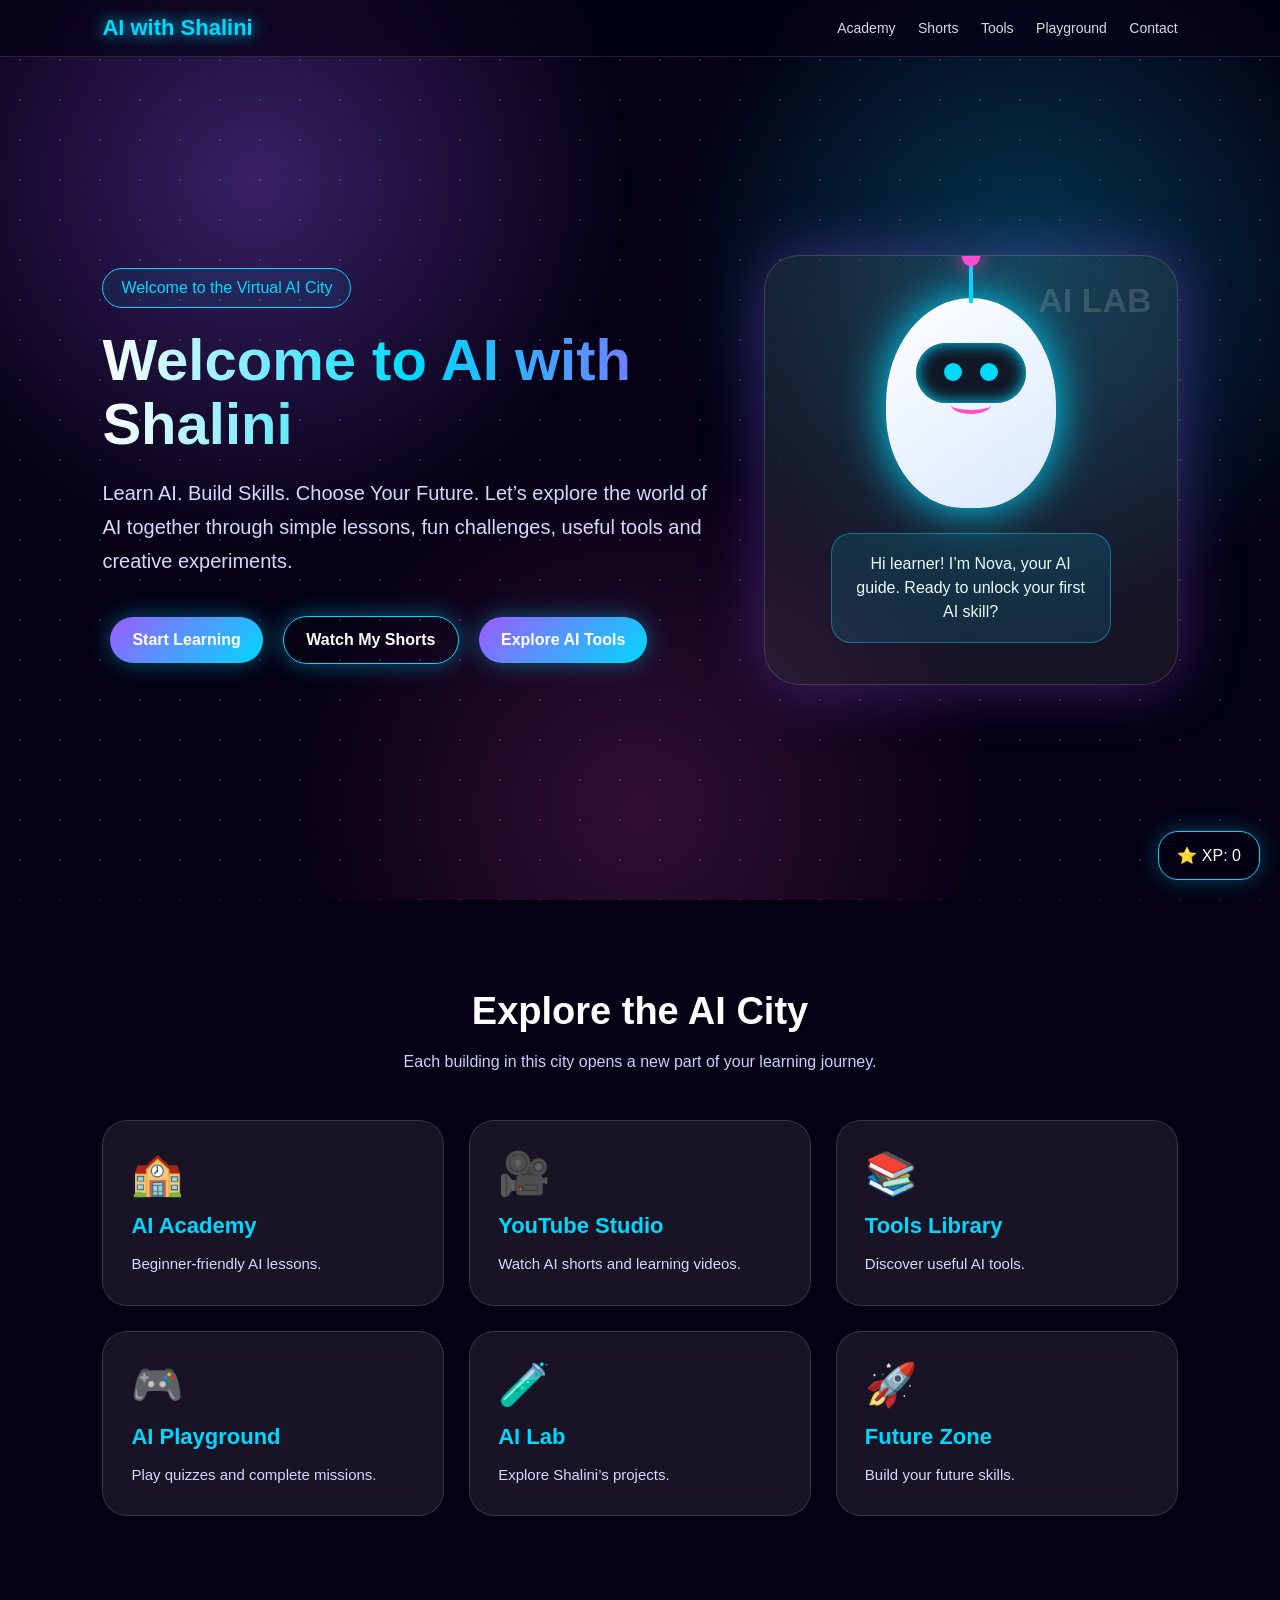
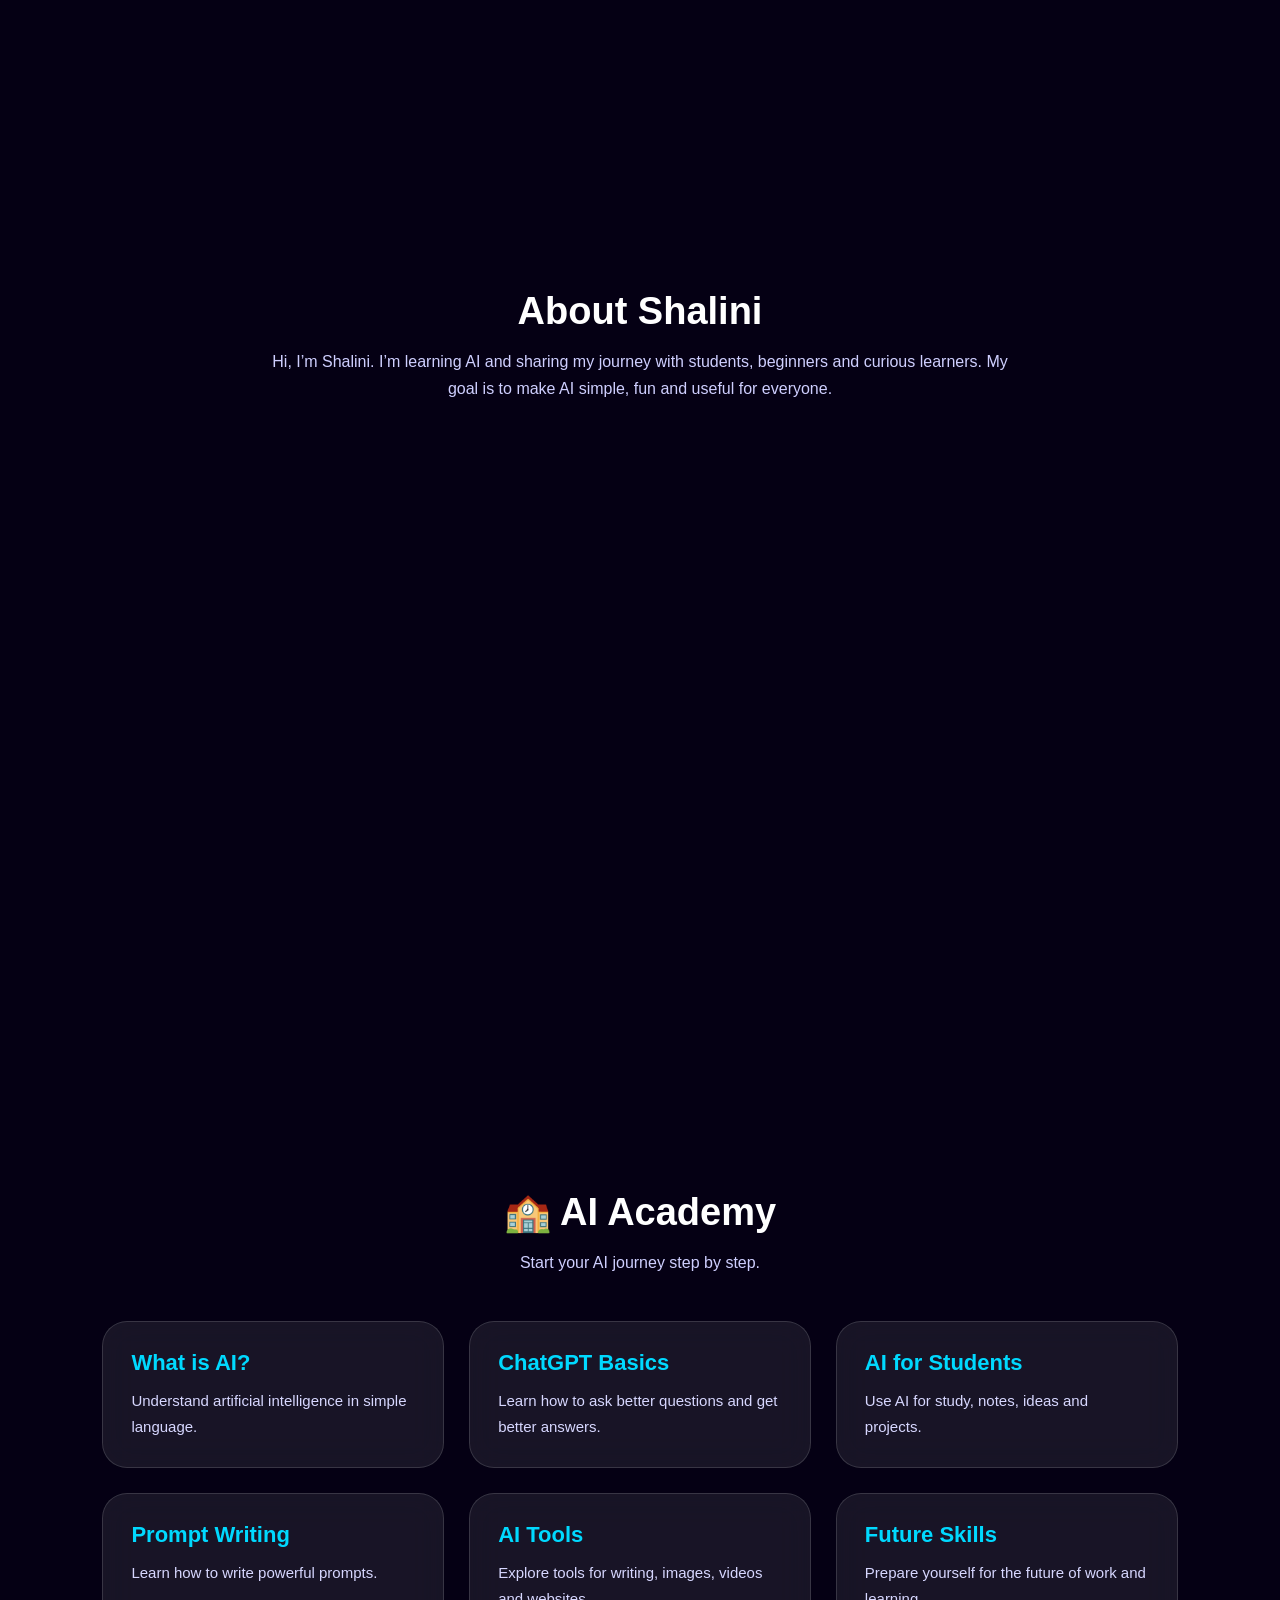
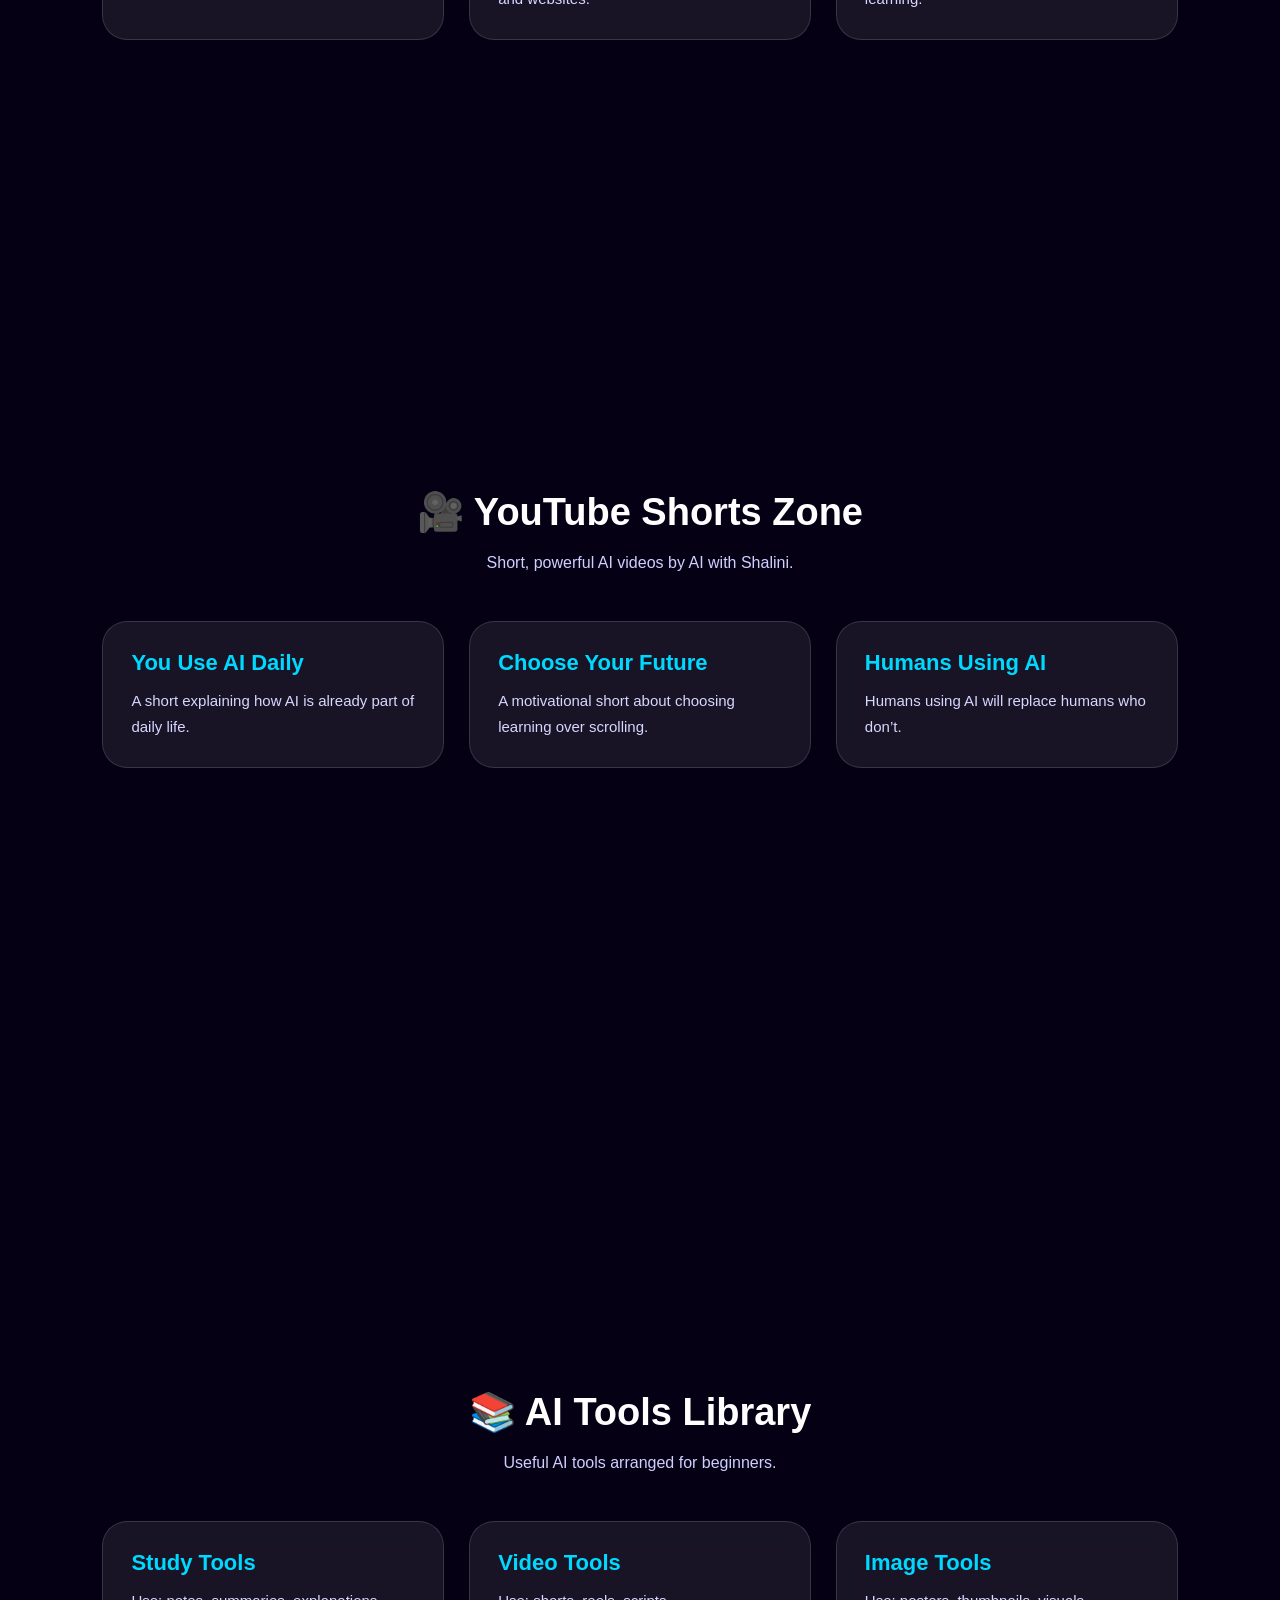
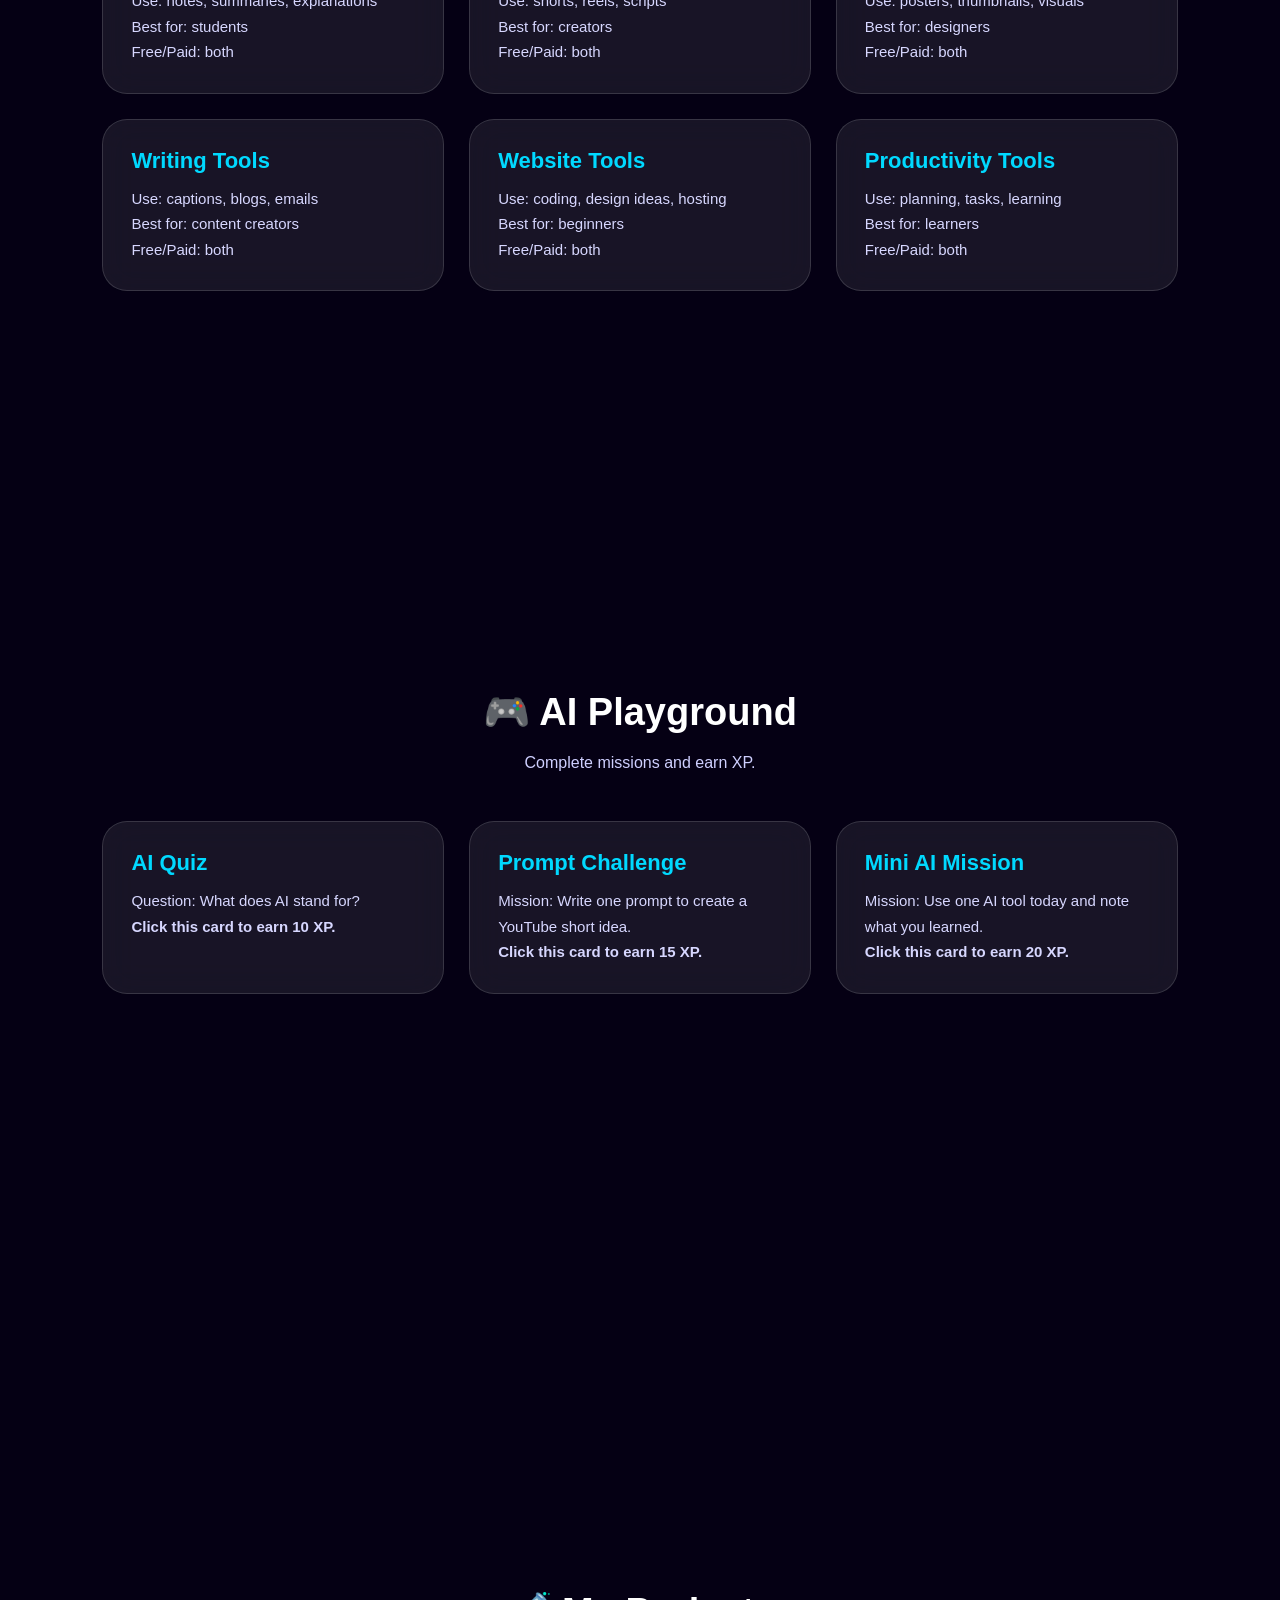
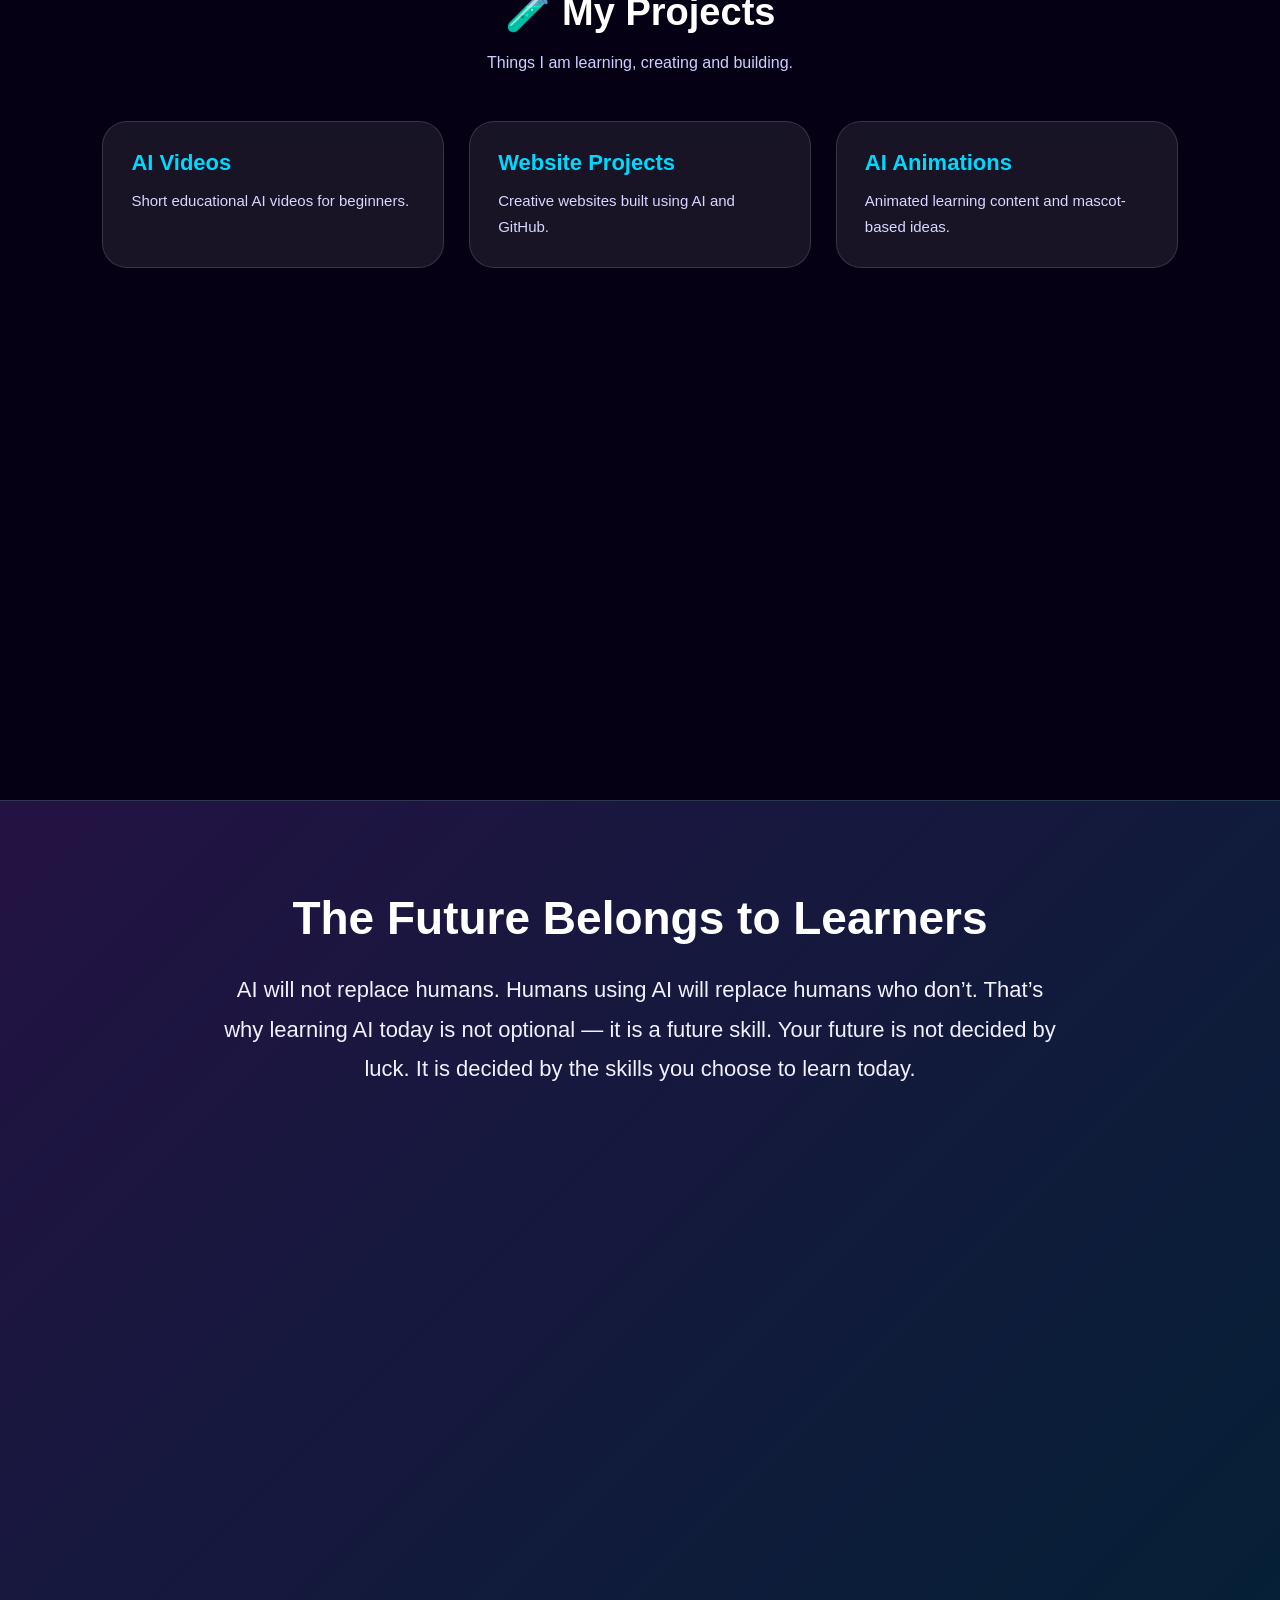
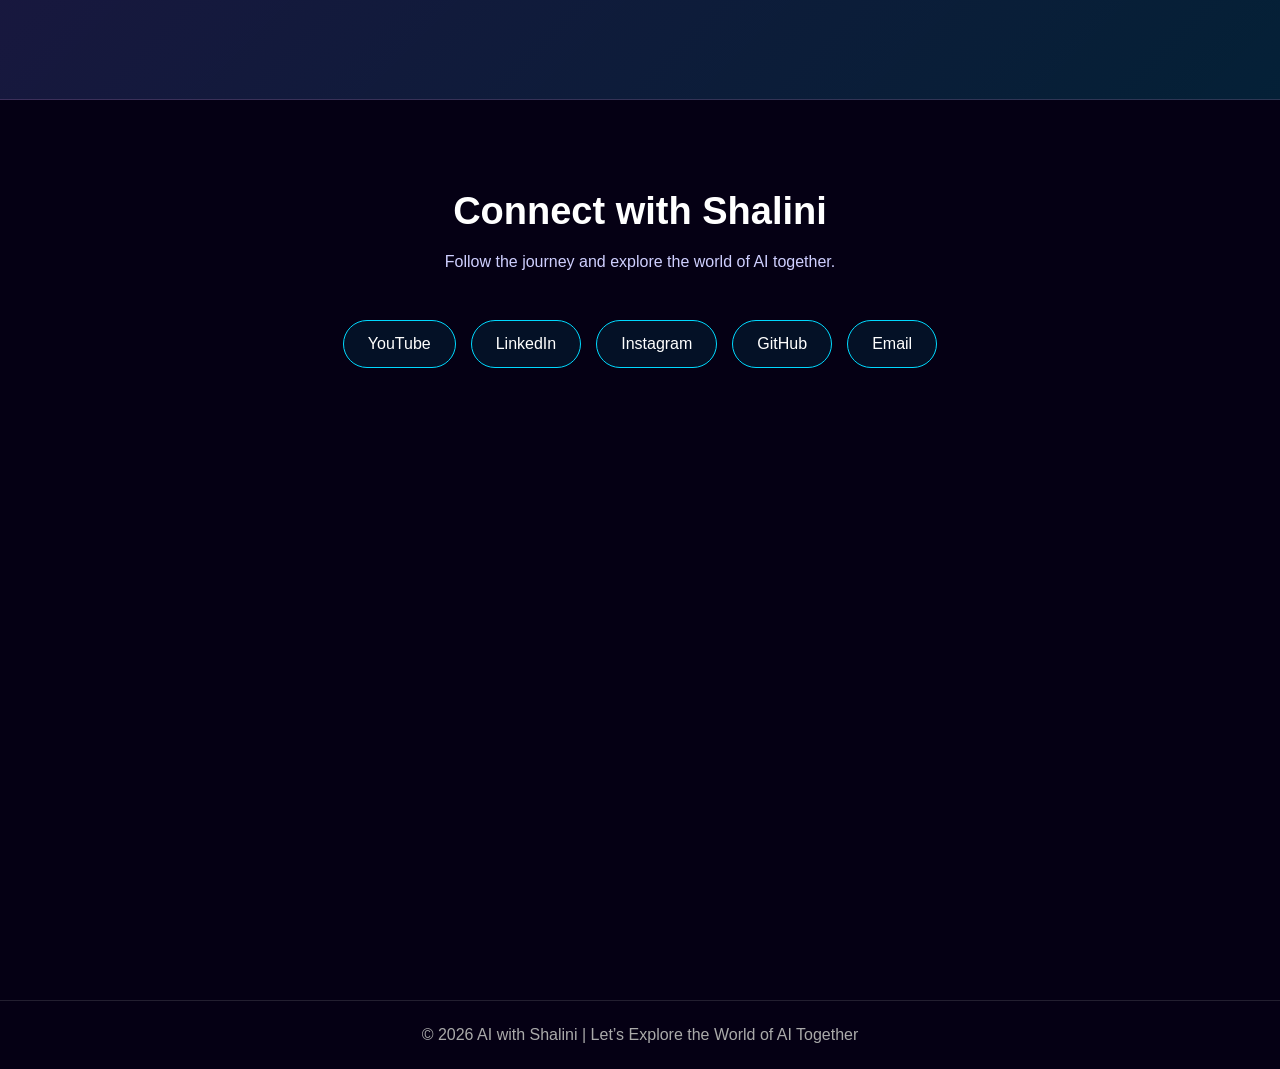
==== index.html @ bf9e6184 "Create index.html" ====
<!DOCTYPE html>
<html lang="en">
<head>
  <meta charset="UTF-8" />
  <meta name="viewport" content="width=device-width, initial-scale=1.0"/>
  <title>AI with Shalini</title>

  <style>
    *{margin:0;padding:0;box-sizing:border-box}
    html{scroll-behavior:smooth}
    body{
      font-family:Arial, sans-serif;
      background:#050014;
      color:white;
      overflow-x:hidden;
    }

    :root{
      --purple:#9b5cff;
      --blue:#00d9ff;
      --pink:#ff4ecd;
      --glass:rgba(255,255,255,.08);
    }

    body::before{
      content:"";
      position:fixed;
      inset:0;
      background:
        radial-gradient(circle at 20% 20%, rgba(155,92,255,.35), transparent 30%),
        radial-gradient(circle at 80% 30%, rgba(0,217,255,.25), transparent 30%),
        radial-gradient(circle at 50% 90%, rgba(255,78,205,.18), transparent 35%);
      z-index:-2;
    }

    .particles{
      position:fixed;
      inset:0;
      z-index:-1;
      background-image:
        radial-gradient(#ffffff88 1px, transparent 1px);
      background-size:40px 40px;
      animation:moveBg 18s linear infinite;
      opacity:.25;
    }

    @keyframes moveBg{
      from{background-position:0 0}
      to{background-position:400px 400px}
    }

    nav{
      position:fixed;
      top:0;
      width:100%;
      padding:15px 8%;
      display:flex;
      justify-content:space-between;
      align-items:center;
      background:rgba(5,0,20,.65);
      backdrop-filter:blur(15px);
      border-bottom:1px solid rgba(255,255,255,.12);
      z-index:1000;
    }

    .logo{
      font-size:22px;
      font-weight:800;
      color:var(--blue);
      text-shadow:0 0 15px var(--blue);
    }

    nav a{
      color:white;
      text-decoration:none;
      margin-left:18px;
      font-size:14px;
      opacity:.85;
    }

    nav a:hover{color:var(--blue)}

    section{
      padding:90px 8%;
      min-height:100vh;
    }

    .hero{
      display:grid;
      grid-template-columns:1.2fr .8fr;
      align-items:center;
      gap:40px;
      padding-top:130px;
    }

    .badge{
      display:inline-block;
      padding:10px 18px;
      border:1px solid var(--blue);
      border-radius:30px;
      color:var(--blue);
      background:rgba(0,217,255,.08);
      margin-bottom:20px;
    }

    h1{
      font-size:58px;
      line-height:1.1;
      margin-bottom:20px;
      background:linear-gradient(90deg,#fff,var(--blue),var(--purple));
      -webkit-background-clip:text;
      color:transparent;
    }

    .hero p{
      font-size:20px;
      color:#d8d8ff;
      line-height:1.7;
      margin-bottom:30px;
    }

    .buttons a{
      display:inline-block;
      padding:14px 22px;
      border-radius:30px;
      margin:8px;
      text-decoration:none;
      font-weight:bold;
      color:white;
      background:linear-gradient(135deg,var(--purple),var(--blue));
      box-shadow:0 0 25px rgba(0,217,255,.4);
    }

    .buttons a:nth-child(2){
      background:transparent;
      border:1px solid var(--blue);
    }

    .mascot-card{
      min-height:430px;
      border-radius:35px;
      background:var(--glass);
      border:1px solid rgba(255,255,255,.15);
      backdrop-filter:blur(18px);
      display:flex;
      flex-direction:column;
      align-items:center;
      justify-content:center;
      position:relative;
      box-shadow:0 0 60px rgba(155,92,255,.35);
      overflow:hidden;
    }

    .mascot-card::before{
      content:"AI LAB";
      position:absolute;
      top:25px;
      right:25px;
      color:rgba(255,255,255,.15);
      font-size:34px;
      font-weight:900;
    }

    .nova{
      width:170px;
      height:210px;
      border-radius:50% 50% 45% 45%;
      background:linear-gradient(145deg,#ffffff,#d9e8ff);
      position:relative;
      animation:float 3s ease-in-out infinite;
      box-shadow:0 0 45px var(--blue);
    }

    .nova::before{
      content:"";
      position:absolute;
      width:110px;
      height:60px;
      background:#111827;
      border-radius:35px;
      top:45px;
      left:30px;
      box-shadow:inset 0 0 15px var(--blue);
    }

    .eye{
      position:absolute;
      width:18px;
      height:18px;
      background:var(--blue);
      border-radius:50%;
      top:65px;
      animation:blink 3s infinite;
    }

    .eye.left{left:58px}
    .eye.right{right:58px}

    .mouth{
      position:absolute;
      width:40px;
      height:18px;
      border-bottom:4px solid var(--pink);
      border-radius:50%;
      top:98px;
      left:65px;
    }

    .antenna{
      position:absolute;
      width:4px;
      height:45px;
      background:var(--blue);
      top:-40px;
      left:83px;
    }

    .antenna::after{
      content:"";
      width:18px;
      height:18px;
      background:var(--pink);
      border-radius:50%;
      position:absolute;
      top:-10px;
      left:-7px;
      box-shadow:0 0 20px var(--pink);
    }

    .bubble{
      margin-top:25px;
      max-width:280px;
      padding:18px;
      border-radius:20px;
      background:rgba(0,217,255,.12);
      border:1px solid rgba(0,217,255,.4);
      color:#eafcff;
      text-align:center;
      line-height:1.5;
    }

    @keyframes float{
      0%,100%{transform:translateY(0)}
      50%{transform:translateY(-18px)}
    }

    @keyframes blink{
      0%,90%,100%{transform:scaleY(1)}
      95%{transform:scaleY(.1)}
    }

    .title{
      text-align:center;
      font-size:38px;
      margin-bottom:15px;
      color:white;
    }

    .subtitle{
      text-align:center;
      max-width:750px;
      margin:0 auto 45px;
      color:#cfcfff;
      line-height:1.7;
    }

    .grid{
      display:grid;
      grid-template-columns:repeat(3,1fr);
      gap:25px;
    }

    .card{
      padding:28px;
      border-radius:25px;
      background:var(--glass);
      border:1px solid rgba(255,255,255,.14);
      backdrop-filter:blur(16px);
      transition:.3s;
      position:relative;
      overflow:hidden;
    }

    .card:hover{
      transform:translateY(-10px);
      box-shadow:0 0 35px rgba(0,217,255,.25);
      border-color:var(--blue);
    }

    .card h3{
      color:var(--blue);
      margin-bottom:12px;
      font-size:22px;
    }

    .card p, .card li{
      color:#d7d7ff;
      line-height:1.7;
      font-size:15px;
    }

    .card ul{padding-left:18px}

    .city-card{
      min-height:170px;
      cursor:pointer;
    }

    .emoji{
      font-size:42px;
      margin-bottom:15px;
      display:block;
    }

    .future{
      text-align:center;
      background:linear-gradient(135deg,rgba(155,92,255,.2),rgba(0,217,255,.15));
      border-top:1px solid rgba(255,255,255,.12);
      border-bottom:1px solid rgba(255,255,255,.12);
    }

    .future h2{
      font-size:46px;
      margin-bottom:25px;
    }

    .future p{
      max-width:850px;
      margin:auto;
      font-size:22px;
      line-height:1.8;
      color:#f0f0ff;
    }

    .contact-buttons{
      display:flex;
      flex-wrap:wrap;
      justify-content:center;
      gap:15px;
    }

    .contact-buttons a{
      padding:14px 24px;
      border-radius:30px;
      text-decoration:none;
      color:white;
      border:1px solid var(--blue);
      background:rgba(0,217,255,.08);
    }

    footer{
      text-align:center;
      padding:25px;
      color:#aaa;
      border-top:1px solid rgba(255,255,255,.12);
    }

    .xp-box{
      position:fixed;
      bottom:20px;
      right:20px;
      background:rgba(5,0,20,.85);
      border:1px solid var(--blue);
      padding:14px 18px;
      border-radius:20px;
      box-shadow:0 0 25px rgba(0,217,255,.3);
      z-index:999;
    }

    @media(max-width:900px){
      nav{
        padding:14px 5%;
      }

      nav .links{
        display:none;
      }

      .hero{
        grid-template-columns:1fr;
        text-align:center;
      }

      h1{
        font-size:40px;
      }

      .grid{
        grid-template-columns:1fr;
      }

      section{
        padding:80px 6%;
      }

      .future h2{
        font-size:34px;
      }

      .future p{
        font-size:18px;
      }
    }
  </style>
</head>

<body>

<div class="particles"></div>

<nav>
  <div class="logo">AI with Shalini</div>
  <div class="links">
    <a href="#academy">Academy</a>
    <a href="#shorts">Shorts</a>
    <a href="#tools">Tools</a>
    <a href="#playground">Playground</a>
    <a href="#contact">Contact</a>
  </div>
</nav>

<section class="hero" id="home">
  <div>
    <span class="badge">Welcome to the Virtual AI City</span>
    <h1>Welcome to AI with Shalini</h1>
    <p>
      Learn AI. Build Skills. Choose Your Future.
      Let’s explore the world of AI together through simple lessons,
      fun challenges, useful tools and creative experiments.
    </p>

    <div class="buttons">
      <a href="#academy">Start Learning</a>
      <a href="#shorts">Watch My Shorts</a>
      <a href="#tools">Explore AI Tools</a>
    </div>
  </div>

  <div class="mascot-card">
    <div class="nova">
      <div class="antenna"></div>
      <div class="eye left"></div>
      <div class="eye right"></div>
      <div class="mouth"></div>
    </div>
    <div class="bubble" id="novaText">
      Hi learner! I’m Nova, your AI guide. Ready to unlock your first AI skill?
    </div>
  </div>
</section>

<section>
  <h2 class="title">Explore the AI City</h2>
  <p class="subtitle">
    Each building in this city opens a new part of your learning journey.
  </p>

  <div class="grid">
    <div class="card city-card" onclick="goTo('academy')">
      <span class="emoji">🏫</span>
      <h3>AI Academy</h3>
      <p>Beginner-friendly AI lessons.</p>
    </div>

    <div class="card city-card" onclick="goTo('shorts')">
      <span class="emoji">🎥</span>
      <h3>YouTube Studio</h3>
      <p>Watch AI shorts and learning videos.</p>
    </div>

    <div class="card city-card" onclick="goTo('tools')">
      <span class="emoji">📚</span>
      <h3>Tools Library</h3>
      <p>Discover useful AI tools.</p>
    </div>

    <div class="card city-card" onclick="goTo('playground')">
      <span class="emoji">🎮</span>
      <h3>AI Playground</h3>
      <p>Play quizzes and complete missions.</p>
    </div>

    <div class="card city-card" onclick="goTo('projects')">
      <span class="emoji">🧪</span>
      <h3>AI Lab</h3>
      <p>Explore Shalini’s projects.</p>
    </div>

    <div class="card city-card" onclick="goTo('future')">
      <span class="emoji">🚀</span>
      <h3>Future Zone</h3>
      <p>Build your future skills.</p>
    </div>
  </div>
</section>

<section id="about">
  <h2 class="title">About Shalini</h2>
  <p class="subtitle">
    Hi, I’m Shalini. I’m learning AI and sharing my journey with students,
    beginners and curious learners. My goal is to make AI simple, fun and useful for everyone.
  </p>
</section>

<section id="academy">
  <h2 class="title">🏫 AI Academy</h2>
  <p class="subtitle">Start your AI journey step by step.</p>

  <div class="grid">
    <div class="card"><h3>What is AI?</h3><p>Understand artificial intelligence in simple language.</p></div>
    <div class="card"><h3>ChatGPT Basics</h3><p>Learn how to ask better questions and get better answers.</p></div>
    <div class="card"><h3>AI for Students</h3><p>Use AI for study, notes, ideas and projects.</p></div>
    <div class="card"><h3>Prompt Writing</h3><p>Learn how to write powerful prompts.</p></div>
    <div class="card"><h3>AI Tools</h3><p>Explore tools for writing, images, videos and websites.</p></div>
    <div class="card"><h3>Future Skills</h3><p>Prepare yourself for the future of work and learning.</p></div>
  </div>
</section>

<section id="shorts">
  <h2 class="title">🎥 YouTube Shorts Zone</h2>
  <p class="subtitle">Short, powerful AI videos by AI with Shalini.</p>

  <div class="grid">
    <div class="card"><h3>You Use AI Daily</h3><p>A short explaining how AI is already part of daily life.</p></div>
    <div class="card"><h3>Choose Your Future</h3><p>A motivational short about choosing learning over scrolling.</p></div>
    <div class="card"><h3>Humans Using AI</h3><p>Humans using AI will replace humans who don’t.</p></div>
  </div>
</section>

<section id="tools">
  <h2 class="title">📚 AI Tools Library</h2>
  <p class="subtitle">Useful AI tools arranged for beginners.</p>

  <div class="grid">
    <div class="card"><h3>Study Tools</h3><p>Use: notes, summaries, explanations<br>Best for: students<br>Free/Paid: both</p></div>
    <div class="card"><h3>Video Tools</h3><p>Use: shorts, reels, scripts<br>Best for: creators<br>Free/Paid: both</p></div>
    <div class="card"><h3>Image Tools</h3><p>Use: posters, thumbnails, visuals<br>Best for: designers<br>Free/Paid: both</p></div>
    <div class="card"><h3>Writing Tools</h3><p>Use: captions, blogs, emails<br>Best for: content creators<br>Free/Paid: both</p></div>
    <div class="card"><h3>Website Tools</h3><p>Use: coding, design ideas, hosting<br>Best for: beginners<br>Free/Paid: both</p></div>
    <div class="card"><h3>Productivity Tools</h3><p>Use: planning, tasks, learning<br>Best for: learners<br>Free/Paid: both</p></div>
  </div>
</section>

<section id="playground">
  <h2 class="title">🎮 AI Playground</h2>
  <p class="subtitle">Complete missions and earn XP.</p>

  <div class="grid">
    <div class="card" onclick="addXP(10)">
      <h3>AI Quiz</h3>
      <p>Question: What does AI stand for?</p>
      <p><b>Click this card to earn 10 XP.</b></p>
    </div>

    <div class="card" onclick="addXP(15)">
      <h3>Prompt Challenge</h3>
      <p>Mission: Write one prompt to create a YouTube short idea.</p>
      <p><b>Click this card to earn 15 XP.</b></p>
    </div>

    <div class="card" onclick="addXP(20)">
      <h3>Mini AI Mission</h3>
      <p>Mission: Use one AI tool today and note what you learned.</p>
      <p><b>Click this card to earn 20 XP.</b></p>
    </div>
  </div>
</section>

<section id="projects">
  <h2 class="title">🧪 My Projects</h2>
  <p class="subtitle">Things I am learning, creating and building.</p>

  <div class="grid">
    <div class="card"><h3>AI Videos</h3><p>Short educational AI videos for beginners.</p></div>
    <div class="card"><h3>Website Projects</h3><p>Creative websites built using AI and GitHub.</p></div>
    <div class="card"><h3>AI Animations</h3><p>Animated learning content and mascot-based ideas.</p></div>
  </div>
</section>

<section class="future" id="future">
  <h2>The Future Belongs to Learners</h2>
  <p>
    AI will not replace humans. Humans using AI will replace humans who don’t.
    That’s why learning AI today is not optional — it is a future skill.
    Your future is not decided by luck. It is decided by the skills you choose to learn today.
  </p>
</section>

<section id="contact">
  <h2 class="title">Connect with Shalini</h2>
  <p class="subtitle">Follow the journey and explore the world of AI together.</p>

  <div class="contact-buttons">
    <a href="#">YouTube</a>
    <a href="#">LinkedIn</a>
    <a href="#">Instagram</a>
    <a href="#">GitHub</a>
    <a href="mailto:yourmail@example.com">Email</a>
  </div>
</section>

<div class="xp-box">
  ⭐ XP: <span id="xp">0</span>
</div>

<footer>
  © 2026 AI with Shalini | Let’s Explore the World of AI Together
</footer>

<script>
  let xp = localStorage.getItem("shaliniXP") || 0;
  document.getElementById("xp").innerText = xp;

  function addXP(points){
    xp = Number(xp) + points;
    localStorage.setItem("shaliniXP", xp);
    document.getElementById("xp").innerText = xp;
    document.getElementById("novaText").innerText =
      "Amazing! You earned " + points + " XP. Keep learning, future AI creator!";
  }

  function goTo(id){
    document.getElementById(id).scrollIntoView({behavior:"smooth"});
    const messages = {
      academy:"Welcome to AI Academy! Start with one simple lesson.",
      shorts:"This is the YouTube Studio. Watch, learn and grow.",
      tools:"Explore AI tools and find your favorite one.",
      playground:"Complete missions and earn XP!",
      projects:"Here are Shalini’s creative projects.",
      future:"Your future grows with the skills you choose today."
    };
    document.getElementById("novaText").innerText = messages[id];
  }

  const lines = [
    "Hi learner! Ready to unlock your first AI skill?",
    "Small steps every day can build a powerful future.",
    "AI is not scary when you learn it step by step.",
    "Choose learning today. Your future self will thank you."
  ];

  let i = 0;
  setInterval(()=>{
    i = (i + 1) % lines.length;
    document.getElementById("novaText").innerText = lines[i];
  }, 5000);
</script>

</body>
      </html>
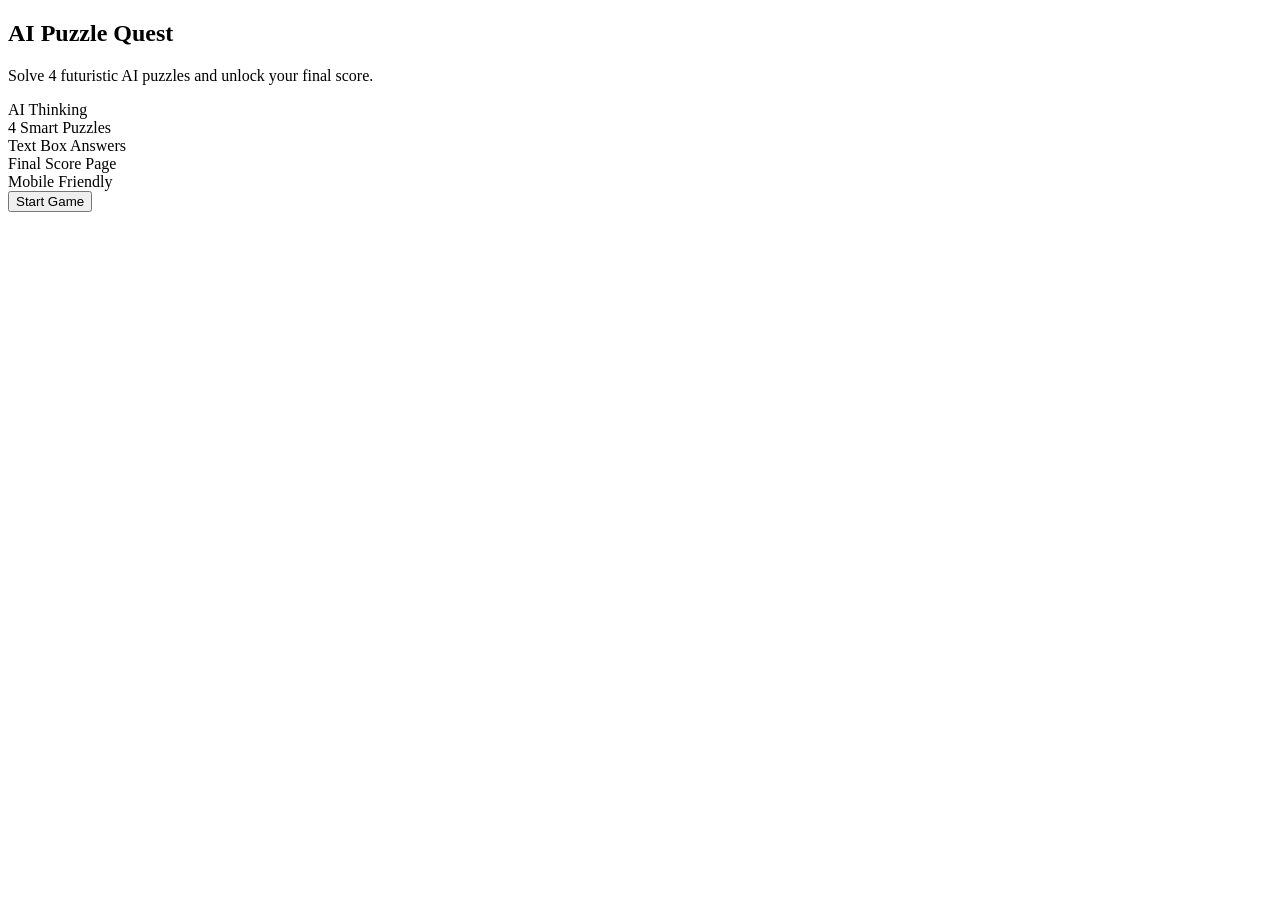
==== commit 72b65013: "Create index.html" ====
--- a/index.html
+++ b/index.html
@@ -2,649 +2,39 @@
 <html lang="en">
 <head>
   <meta charset="UTF-8" />
-  <meta name="viewport" content="width=device-width, initial-scale=1.0"/>
-  <title>AI with Shalini</title>
-
-  <style>
-    *{margin:0;padding:0;box-sizing:border-box}
-    html{scroll-behavior:smooth}
-    body{
-      font-family:Arial, sans-serif;
-      background:#050014;
-      color:white;
-      overflow-x:hidden;
-    }
-
-    :root{
-      --purple:#9b5cff;
-      --blue:#00d9ff;
-      --pink:#ff4ecd;
-      --glass:rgba(255,255,255,.08);
-    }
-
-    body::before{
-      content:"";
-      position:fixed;
-      inset:0;
-      background:
-        radial-gradient(circle at 20% 20%, rgba(155,92,255,.35), transparent 30%),
-        radial-gradient(circle at 80% 30%, rgba(0,217,255,.25), transparent 30%),
-        radial-gradient(circle at 50% 90%, rgba(255,78,205,.18), transparent 35%);
-      z-index:-2;
-    }
-
-    .particles{
-      position:fixed;
-      inset:0;
-      z-index:-1;
-      background-image:
-        radial-gradient(#ffffff88 1px, transparent 1px);
-      background-size:40px 40px;
-      animation:moveBg 18s linear infinite;
-      opacity:.25;
-    }
-
-    @keyframes moveBg{
-      from{background-position:0 0}
-      to{background-position:400px 400px}
-    }
-
-    nav{
-      position:fixed;
-      top:0;
-      width:100%;
-      padding:15px 8%;
-      display:flex;
-      justify-content:space-between;
-      align-items:center;
-      background:rgba(5,0,20,.65);
-      backdrop-filter:blur(15px);
-      border-bottom:1px solid rgba(255,255,255,.12);
-      z-index:1000;
-    }
-
-    .logo{
-      font-size:22px;
-      font-weight:800;
-      color:var(--blue);
-      text-shadow:0 0 15px var(--blue);
-    }
-
-    nav a{
-      color:white;
-      text-decoration:none;
-      margin-left:18px;
-      font-size:14px;
-      opacity:.85;
-    }
-
-    nav a:hover{color:var(--blue)}
-
-    section{
-      padding:90px 8%;
-      min-height:100vh;
-    }
-
-    .hero{
-      display:grid;
-      grid-template-columns:1.2fr .8fr;
-      align-items:center;
-      gap:40px;
-      padding-top:130px;
-    }
-
-    .badge{
-      display:inline-block;
-      padding:10px 18px;
-      border:1px solid var(--blue);
-      border-radius:30px;
-      color:var(--blue);
-      background:rgba(0,217,255,.08);
-      margin-bottom:20px;
-    }
-
-    h1{
-      font-size:58px;
-      line-height:1.1;
-      margin-bottom:20px;
-      background:linear-gradient(90deg,#fff,var(--blue),var(--purple));
-      -webkit-background-clip:text;
-      color:transparent;
-    }
-
-    .hero p{
-      font-size:20px;
-      color:#d8d8ff;
-      line-height:1.7;
-      margin-bottom:30px;
-    }
-
-    .buttons a{
-      display:inline-block;
-      padding:14px 22px;
-      border-radius:30px;
-      margin:8px;
-      text-decoration:none;
-      font-weight:bold;
-      color:white;
-      background:linear-gradient(135deg,var(--purple),var(--blue));
-      box-shadow:0 0 25px rgba(0,217,255,.4);
-    }
-
-    .buttons a:nth-child(2){
-      background:transparent;
-      border:1px solid var(--blue);
-    }
-
-    .mascot-card{
-      min-height:430px;
-      border-radius:35px;
-      background:var(--glass);
-      border:1px solid rgba(255,255,255,.15);
-      backdrop-filter:blur(18px);
-      display:flex;
-      flex-direction:column;
-      align-items:center;
-      justify-content:center;
-      position:relative;
-      box-shadow:0 0 60px rgba(155,92,255,.35);
-      overflow:hidden;
-    }
-
-    .mascot-card::before{
-      content:"AI LAB";
-      position:absolute;
-      top:25px;
-      right:25px;
-      color:rgba(255,255,255,.15);
-      font-size:34px;
-      font-weight:900;
-    }
-
-    .nova{
-      width:170px;
-      height:210px;
-      border-radius:50% 50% 45% 45%;
-      background:linear-gradient(145deg,#ffffff,#d9e8ff);
-      position:relative;
-      animation:float 3s ease-in-out infinite;
-      box-shadow:0 0 45px var(--blue);
-    }
-
-    .nova::before{
-      content:"";
-      position:absolute;
-      width:110px;
-      height:60px;
-      background:#111827;
-      border-radius:35px;
-      top:45px;
-      left:30px;
-      box-shadow:inset 0 0 15px var(--blue);
-    }
-
-    .eye{
-      position:absolute;
-      width:18px;
-      height:18px;
-      background:var(--blue);
-      border-radius:50%;
-      top:65px;
-      animation:blink 3s infinite;
-    }
-
-    .eye.left{left:58px}
-    .eye.right{right:58px}
-
-    .mouth{
-      position:absolute;
-      width:40px;
-      height:18px;
-      border-bottom:4px solid var(--pink);
-      border-radius:50%;
-      top:98px;
-      left:65px;
-    }
-
-    .antenna{
-      position:absolute;
-      width:4px;
-      height:45px;
-      background:var(--blue);
-      top:-40px;
-      left:83px;
-    }
-
-    .antenna::after{
-      content:"";
-      width:18px;
-      height:18px;
-      background:var(--pink);
-      border-radius:50%;
-      position:absolute;
-      top:-10px;
-      left:-7px;
-      box-shadow:0 0 20px var(--pink);
-    }
-
-    .bubble{
-      margin-top:25px;
-      max-width:280px;
-      padding:18px;
-      border-radius:20px;
-      background:rgba(0,217,255,.12);
-      border:1px solid rgba(0,217,255,.4);
-      color:#eafcff;
-      text-align:center;
-      line-height:1.5;
-    }
-
-    @keyframes float{
-      0%,100%{transform:translateY(0)}
-      50%{transform:translateY(-18px)}
-    }
-
-    @keyframes blink{
-      0%,90%,100%{transform:scaleY(1)}
-      95%{transform:scaleY(.1)}
-    }
-
-    .title{
-      text-align:center;
-      font-size:38px;
-      margin-bottom:15px;
-      color:white;
-    }
-
-    .subtitle{
-      text-align:center;
-      max-width:750px;
-      margin:0 auto 45px;
-      color:#cfcfff;
-      line-height:1.7;
-    }
-
-    .grid{
-      display:grid;
-      grid-template-columns:repeat(3,1fr);
-      gap:25px;
-    }
-
-    .card{
-      padding:28px;
-      border-radius:25px;
-      background:var(--glass);
-      border:1px solid rgba(255,255,255,.14);
-      backdrop-filter:blur(16px);
-      transition:.3s;
-      position:relative;
-      overflow:hidden;
-    }
-
-    .card:hover{
-      transform:translateY(-10px);
-      box-shadow:0 0 35px rgba(0,217,255,.25);
-      border-color:var(--blue);
-    }
-
-    .card h3{
-      color:var(--blue);
-      margin-bottom:12px;
-      font-size:22px;
-    }
-
-    .card p, .card li{
-      color:#d7d7ff;
-      line-height:1.7;
-      font-size:15px;
-    }
-
-    .card ul{padding-left:18px}
-
-    .city-card{
-      min-height:170px;
-      cursor:pointer;
-    }
-
-    .emoji{
-      font-size:42px;
-      margin-bottom:15px;
-      display:block;
-    }
-
-    .future{
-      text-align:center;
-      background:linear-gradient(135deg,rgba(155,92,255,.2),rgba(0,217,255,.15));
-      border-top:1px solid rgba(255,255,255,.12);
-      border-bottom:1px solid rgba(255,255,255,.12);
-    }
-
-    .future h2{
-      font-size:46px;
-      margin-bottom:25px;
-    }
-
-    .future p{
-      max-width:850px;
-      margin:auto;
-      font-size:22px;
-      line-height:1.8;
-      color:#f0f0ff;
-    }
-
-    .contact-buttons{
-      display:flex;
-      flex-wrap:wrap;
-      justify-content:center;
-      gap:15px;
-    }
-
-    .contact-buttons a{
-      padding:14px 24px;
-      border-radius:30px;
-      text-decoration:none;
-      color:white;
-      border:1px solid var(--blue);
-      background:rgba(0,217,255,.08);
-    }
-
-    footer{
-      text-align:center;
-      padding:25px;
-      color:#aaa;
-      border-top:1px solid rgba(255,255,255,.12);
-    }
-
-    .xp-box{
-      position:fixed;
-      bottom:20px;
-      right:20px;
-      background:rgba(5,0,20,.85);
-      border:1px solid var(--blue);
-      padding:14px 18px;
-      border-radius:20px;
-      box-shadow:0 0 25px rgba(0,217,255,.3);
-      z-index:999;
-    }
-
-    @media(max-width:900px){
-      nav{
-        padding:14px 5%;
-      }
-
-      nav .links{
-        display:none;
-      }
-
-      .hero{
-        grid-template-columns:1fr;
-        text-align:center;
-      }
-
-      h1{
-        font-size:40px;
-      }
-
-      .grid{
-        grid-template-columns:1fr;
-      }
-
-      section{
-        padding:80px 6%;
-      }
-
-      .future h2{
-        font-size:34px;
-      }
-
-      .future p{
-        font-size:18px;
-      }
-    }
-  </style>
+  <meta name="viewport" content="width=device-width, initial-scale=1.0" />
+  <title>AI Puzzle Quest</title>
+  <link rel="stylesheet" href="style.css" />
 </head>
-
 <body>
 
-<div class="particles"></div>
+  <div class="ai-bg"></div>
 
-<nav>
-  <div class="logo">AI with Shalini</div>
-  <div class="links">
-    <a href="#academy">Academy</a>
-    <a href="#shorts">Shorts</a>
-    <a href="#tools">Tools</a>
-    <a href="#playground">Playground</a>
-    <a href="#contact">Contact</a>
-  </div>
-</nav>
+  <main class="page home-page">
+    <section class="hero-card">
+      <div class="ai-orb"></div>
 
-<section class="hero" id="home">
-  <div>
-    <span class="badge">Welcome to the Virtual AI City</span>
-    <h1>Welcome to AI with Shalini</h1>
-    <p>
-      Learn AI. Build Skills. Choose Your Future.
-      Let’s explore the world of AI together through simple lessons,
-      fun challenges, useful tools and creative experiments.
-    </p>
+      <h1>AI Puzzle Quest</h1>
+      <p class="tagline">Solve 4 futuristic AI puzzles and unlock your final score.</p>
 
-    <div class="buttons">
-      <a href="#academy">Start Learning</a>
-      <a href="#shorts">Watch My Shorts</a>
-      <a href="#tools">Explore AI Tools</a>
-    </div>
-  </div>
+      <div class="thinking-box">
+        <span>AI Thinking</span>
+        <div class="dots">
+          <i></i><i></i><i></i>
+        </div>
+      </div>
 
-  <div class="mascot-card">
-    <div class="nova">
-      <div class="antenna"></div>
-      <div class="eye left"></div>
-      <div class="eye right"></div>
-      <div class="mouth"></div>
-    </div>
-    <div class="bubble" id="novaText">
-      Hi learner! I’m Nova, your AI guide. Ready to unlock your first AI skill?
-    </div>
-  </div>
-</section>
+      <div class="info-grid">
+        <div class="info-card">4 Smart Puzzles</div>
+        <div class="info-card">Text Box Answers</div>
+        <div class="info-card">Final Score Page</div>
+        <div class="info-card">Mobile Friendly</div>
+      </div>
 
-<section>
-  <h2 class="title">Explore the AI City</h2>
-  <p class="subtitle">
-    Each building in this city opens a new part of your learning journey.
-  </p>
+      <button class="main-btn" onclick="startGame()">Start Game</button>
+    </section>
+  </main>
 
-  <div class="grid">
-    <div class="card city-card" onclick="goTo('academy')">
-      <span class="emoji">🏫</span>
-      <h3>AI Academy</h3>
-      <p>Beginner-friendly AI lessons.</p>
-    </div>
-
-    <div class="card city-card" onclick="goTo('shorts')">
-      <span class="emoji">🎥</span>
-      <h3>YouTube Studio</h3>
-      <p>Watch AI shorts and learning videos.</p>
-    </div>
-
-    <div class="card city-card" onclick="goTo('tools')">
-      <span class="emoji">📚</span>
-      <h3>Tools Library</h3>
-      <p>Discover useful AI tools.</p>
-    </div>
-
-    <div class="card city-card" onclick="goTo('playground')">
-      <span class="emoji">🎮</span>
-      <h3>AI Playground</h3>
-      <p>Play quizzes and complete missions.</p>
-    </div>
-
-    <div class="card city-card" onclick="goTo('projects')">
-      <span class="emoji">🧪</span>
-      <h3>AI Lab</h3>
-      <p>Explore Shalini’s projects.</p>
-    </div>
-
-    <div class="card city-card" onclick="goTo('future')">
-      <span class="emoji">🚀</span>
-      <h3>Future Zone</h3>
-      <p>Build your future skills.</p>
-    </div>
-  </div>
-</section>
-
-<section id="about">
-  <h2 class="title">About Shalini</h2>
-  <p class="subtitle">
-    Hi, I’m Shalini. I’m learning AI and sharing my journey with students,
-    beginners and curious learners. My goal is to make AI simple, fun and useful for everyone.
-  </p>
-</section>
-
-<section id="academy">
-  <h2 class="title">🏫 AI Academy</h2>
-  <p class="subtitle">Start your AI journey step by step.</p>
-
-  <div class="grid">
-    <div class="card"><h3>What is AI?</h3><p>Understand artificial intelligence in simple language.</p></div>
-    <div class="card"><h3>ChatGPT Basics</h3><p>Learn how to ask better questions and get better answers.</p></div>
-    <div class="card"><h3>AI for Students</h3><p>Use AI for study, notes, ideas and projects.</p></div>
-    <div class="card"><h3>Prompt Writing</h3><p>Learn how to write powerful prompts.</p></div>
-    <div class="card"><h3>AI Tools</h3><p>Explore tools for writing, images, videos and websites.</p></div>
-    <div class="card"><h3>Future Skills</h3><p>Prepare yourself for the future of work and learning.</p></div>
-  </div>
-</section>
-
-<section id="shorts">
-  <h2 class="title">🎥 YouTube Shorts Zone</h2>
-  <p class="subtitle">Short, powerful AI videos by AI with Shalini.</p>
-
-  <div class="grid">
-    <div class="card"><h3>You Use AI Daily</h3><p>A short explaining how AI is already part of daily life.</p></div>
-    <div class="card"><h3>Choose Your Future</h3><p>A motivational short about choosing learning over scrolling.</p></div>
-    <div class="card"><h3>Humans Using AI</h3><p>Humans using AI will replace humans who don’t.</p></div>
-  </div>
-</section>
-
-<section id="tools">
-  <h2 class="title">📚 AI Tools Library</h2>
-  <p class="subtitle">Useful AI tools arranged for beginners.</p>
-
-  <div class="grid">
-    <div class="card"><h3>Study Tools</h3><p>Use: notes, summaries, explanations<br>Best for: students<br>Free/Paid: both</p></div>
-    <div class="card"><h3>Video Tools</h3><p>Use: shorts, reels, scripts<br>Best for: creators<br>Free/Paid: both</p></div>
-    <div class="card"><h3>Image Tools</h3><p>Use: posters, thumbnails, visuals<br>Best for: designers<br>Free/Paid: both</p></div>
-    <div class="card"><h3>Writing Tools</h3><p>Use: captions, blogs, emails<br>Best for: content creators<br>Free/Paid: both</p></div>
-    <div class="card"><h3>Website Tools</h3><p>Use: coding, design ideas, hosting<br>Best for: beginners<br>Free/Paid: both</p></div>
-    <div class="card"><h3>Productivity Tools</h3><p>Use: planning, tasks, learning<br>Best for: learners<br>Free/Paid: both</p></div>
-  </div>
-</section>
-
-<section id="playground">
-  <h2 class="title">🎮 AI Playground</h2>
-  <p class="subtitle">Complete missions and earn XP.</p>
-
-  <div class="grid">
-    <div class="card" onclick="addXP(10)">
-      <h3>AI Quiz</h3>
-      <p>Question: What does AI stand for?</p>
-      <p><b>Click this card to earn 10 XP.</b></p>
-    </div>
-
-    <div class="card" onclick="addXP(15)">
-      <h3>Prompt Challenge</h3>
-      <p>Mission: Write one prompt to create a YouTube short idea.</p>
-      <p><b>Click this card to earn 15 XP.</b></p>
-    </div>
-
-    <div class="card" onclick="addXP(20)">
-      <h3>Mini AI Mission</h3>
-      <p>Mission: Use one AI tool today and note what you learned.</p>
-      <p><b>Click this card to earn 20 XP.</b></p>
-    </div>
-  </div>
-</section>
-
-<section id="projects">
-  <h2 class="title">🧪 My Projects</h2>
-  <p class="subtitle">Things I am learning, creating and building.</p>
-
-  <div class="grid">
-    <div class="card"><h3>AI Videos</h3><p>Short educational AI videos for beginners.</p></div>
-    <div class="card"><h3>Website Projects</h3><p>Creative websites built using AI and GitHub.</p></div>
-    <div class="card"><h3>AI Animations</h3><p>Animated learning content and mascot-based ideas.</p></div>
-  </div>
-</section>
-
-<section class="future" id="future">
-  <h2>The Future Belongs to Learners</h2>
-  <p>
-    AI will not replace humans. Humans using AI will replace humans who don’t.
-    That’s why learning AI today is not optional — it is a future skill.
-    Your future is not decided by luck. It is decided by the skills you choose to learn today.
-  </p>
-</section>
-
-<section id="contact">
-  <h2 class="title">Connect with Shalini</h2>
-  <p class="subtitle">Follow the journey and explore the world of AI together.</p>
-
-  <div class="contact-buttons">
-    <a href="#">YouTube</a>
-    <a href="#">LinkedIn</a>
-    <a href="#">Instagram</a>
-    <a href="#">GitHub</a>
-    <a href="mailto:yourmail@example.com">Email</a>
-  </div>
-</section>
-
-<div class="xp-box">
-  ⭐ XP: <span id="xp">0</span>
-</div>
-
-<footer>
-  © 2026 AI with Shalini | Let’s Explore the World of AI Together
-</footer>
-
-<script>
-  let xp = localStorage.getItem("shaliniXP") || 0;
-  document.getElementById("xp").innerText = xp;
-
-  function addXP(points){
-    xp = Number(xp) + points;
-    localStorage.setItem("shaliniXP", xp);
-    document.getElementById("xp").innerText = xp;
-    document.getElementById("novaText").innerText =
-      "Amazing! You earned " + points + " XP. Keep learning, future AI creator!";
-  }
-
-  function goTo(id){
-    document.getElementById(id).scrollIntoView({behavior:"smooth"});
-    const messages = {
-      academy:"Welcome to AI Academy! Start with one simple lesson.",
-      shorts:"This is the YouTube Studio. Watch, learn and grow.",
-      tools:"Explore AI tools and find your favorite one.",
-      playground:"Complete missions and earn XP!",
-      projects:"Here are Shalini’s creative projects.",
-      future:"Your future grows with the skills you choose today."
-    };
-    document.getElementById("novaText").innerText = messages[id];
-  }
-
-  const lines = [
-    "Hi learner! Ready to unlock your first AI skill?",
-    "Small steps every day can build a powerful future.",
-    "AI is not scary when you learn it step by step.",
-    "Choose learning today. Your future self will thank you."
-  ];
-
-  let i = 0;
-  setInterval(()=>{
-    i = (i + 1) % lines.length;
-    document.getElementById("novaText").innerText = lines[i];
-  }, 5000);
-</script>
-
+  <script src="script.js"></script>
 </body>
-      </html>
+</html>
